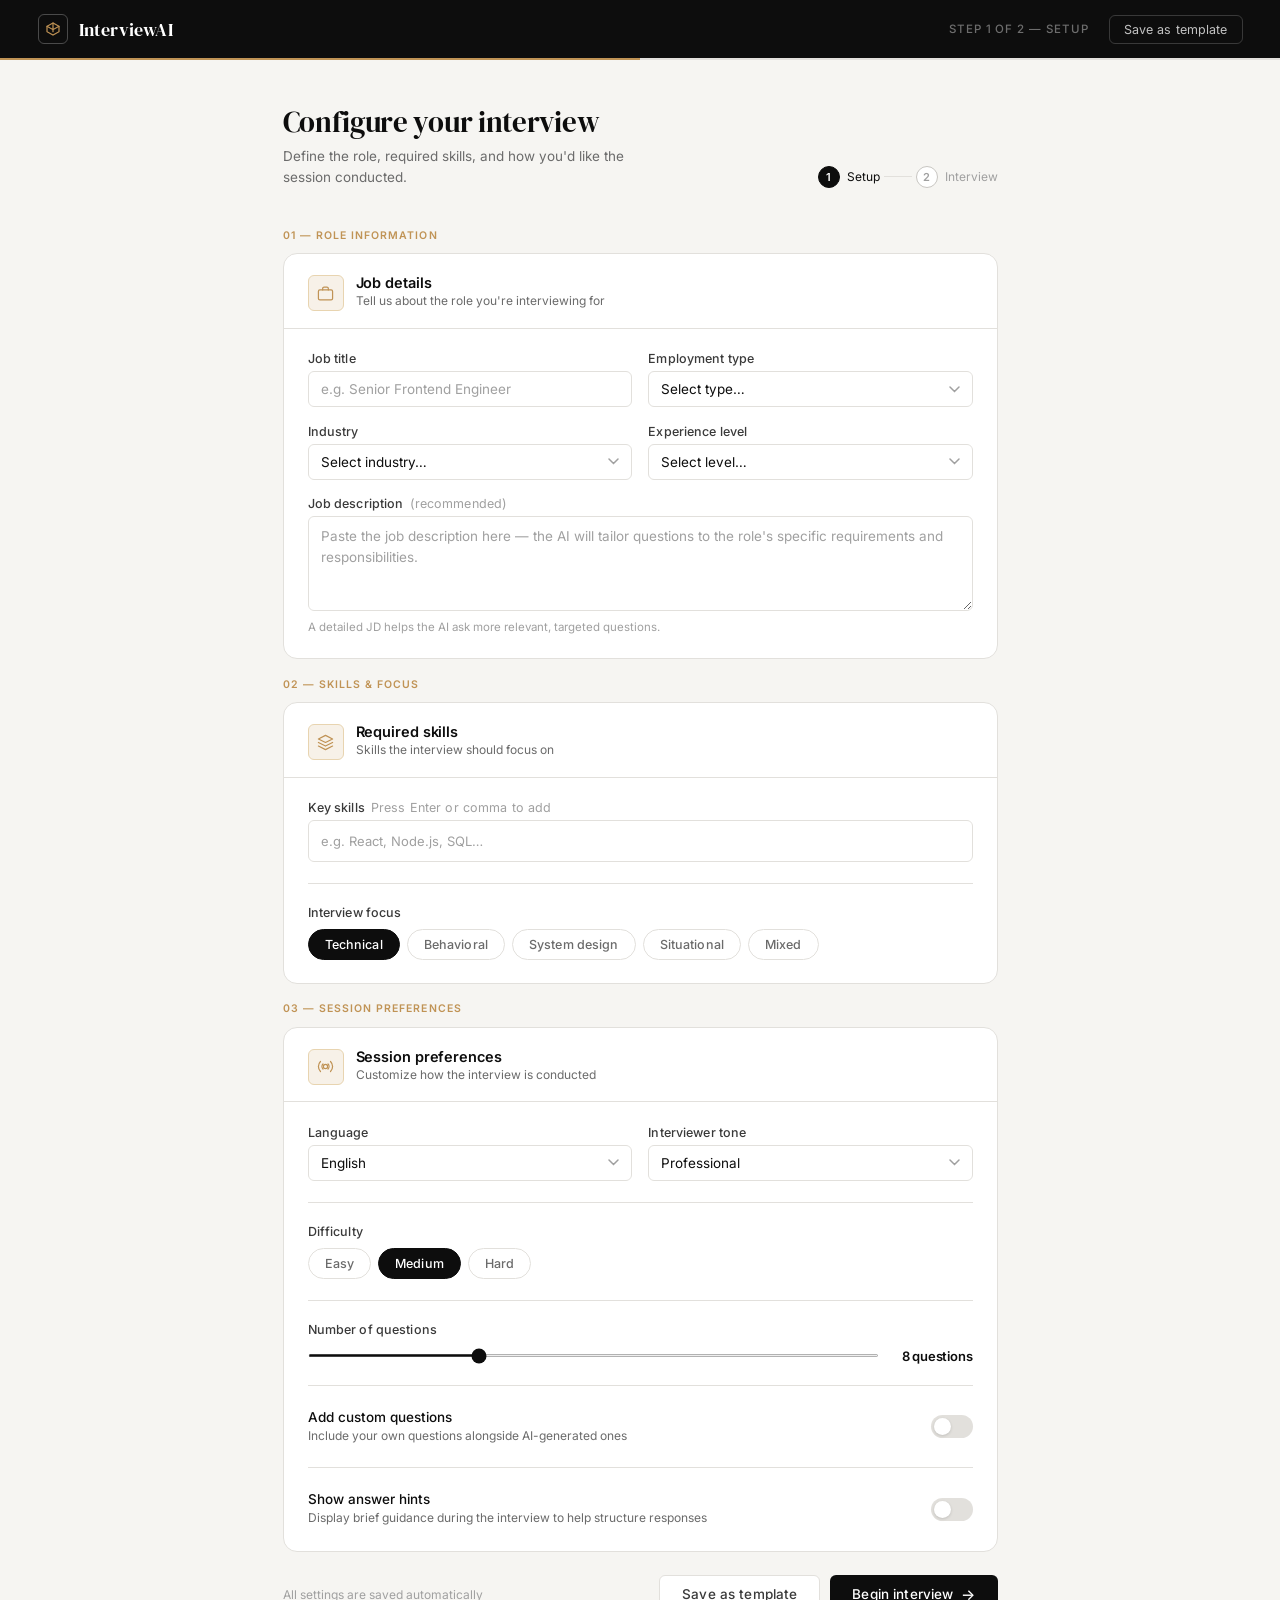
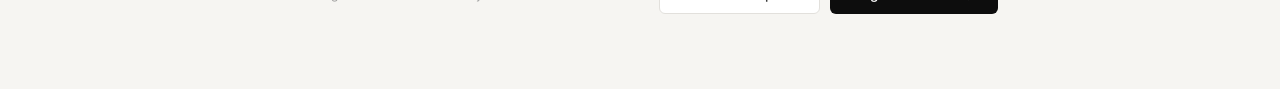
==== templates/index.html @ 6aa11a8f "hello" ====
<!DOCTYPE html>
<html lang="en">
<head>
<meta charset="UTF-8"/>
<meta name="viewport" content="width=device-width, initial-scale=1.0"/>
<title>InterviewAI — Setup</title>
<link rel="preconnect" href="https://fonts.googleapis.com"/>
<link rel="preconnect" href="https://fonts.gstatic.com" crossorigin/>
<link href="https://fonts.googleapis.com/css2?family=Inter:wght@300;400;500;600&family=DM+Serif+Display&display=swap" rel="stylesheet"/>
<link rel="stylesheet" href="/static/style1.css">
</head>
<body>

<header>
  <a class="logo" href="#">
    <div class="logo-mark">
      <svg viewBox="0 0 24 24"><path d="M12 3L3 8v8l9 5 9-5V8L12 3z"/><path d="M12 3v13M3 8l9 5 9-5"/></svg>
    </div>
    <span class="logo-name">InterviewAI</span>
  </a>
  <div class="header-right">
    <span class="header-step-label">Step 1 of 2 — Setup</span>
    <button class="header-save-btn">Save as template</button>
  </div>
</header>
<div class="progress-track"><div class="progress-fill"></div></div>

<main>

  <div class="page-header">
    <div class="page-header-left">
      <h1>Configure your interview</h1>
      <p>Define the role, required skills, and how you'd like the session conducted.</p>
    </div>
    <div class="steps">
      <div class="step-item active">
        <div class="step-num">1</div>
        <span>Setup</span>
      </div>
      <div class="step-connector"></div>
      <div class="step-item">
        <div class="step-num">2</div>
        <span>Interview</span>
      </div>
      </div>
    </div>
  </div>

  <!-- Job Details -->
  <p class="section-eyebrow">01 — Role information</p>
  <div class="card">
    <div class="card-head">
      <div class="card-icon-wrap">
        <svg viewBox="0 0 24 24"><rect x="2" y="7" width="20" height="14" rx="2"/><path d="M16 7V5a2 2 0 0 0-2-2h-4a2 2 0 0 0-2 2v2"/></svg>
      </div>
      <div class="card-title-block">
        <div class="title">Job details</div>
        <div class="sub">Tell us about the role you're interviewing for</div>
      </div>
    </div>
    <div class="card-body">
      <div class="form-grid">
        <div class="field">
          <label for="job-title">Job title</label>
          <input type="text" id="job-title" placeholder="e.g. Senior Frontend Engineer"/>
        </div>
        <div class="field">
          <label for="job-type">Employment type</label>
          <select id="job-type">
            <option value="">Select type…</option>
            <option>Full-time</option>
            <option>Part-time</option>
            <option>Contract</option>
            <option>Internship</option>
            <option>Freelance</option>
          </select>
        </div>
        <div class="field">
          <label for="industry">Industry</label>
          <select id="industry">
            <option value="">Select industry…</option>
            <option>Technology</option>
            <option>Finance</option>
            <option>Healthcare</option>
            <option>Education</option>
            <option>E-commerce</option>
            <option>Media &amp; Entertainment</option>
            <option>Consulting</option>
            <option>Other</option>
          </select>
        </div>
        <div class="field">
          <label for="experience">Experience level</label>
          <select id="experience">
            <option value="">Select level…</option>
            <option>Entry level (0–2 yrs)</option>
            <option>Mid level (2–5 yrs)</option>
            <option>Senior (5–8 yrs)</option>
            <option>Lead / Principal (8+ yrs)</option>
          </select>
        </div>
        <div class="field col-span-2">
          <label for="jd">Job description <span class="hint">(recommended)</span></label>
          <textarea id="jd" placeholder="Paste the job description here — the AI will tailor questions to the role's specific requirements and responsibilities."></textarea>
          <p class="field-desc">A detailed JD helps the AI ask more relevant, targeted questions.</p>
        </div>
      </div>
    </div>
  </div>

  <!-- Skills & Focus -->
  <p class="section-eyebrow">02 — Skills & focus</p>
  <div class="card">
    <div class="card-head">
      <div class="card-icon-wrap">
        <svg viewBox="0 0 24 24"><path d="M12 2L2 7l10 5 10-5-10-5z"/><path d="M2 17l10 5 10-5"/><path d="M2 12l10 5 10-5"/></svg>
      </div>
      <div class="card-title-block">
        <div class="title">Required skills</div>
        <div class="sub">Skills the interview should focus on</div>
      </div>
    </div>
    <div class="card-body">
      <div class="field">
        <label>Key skills <span class="hint">Press Enter or comma to add</span></label>
        <div class="skills-wrap" id="skills-wrap">
          <input type="text" id="skill-input" placeholder="e.g. React, Node.js, SQL…"/>
        </div>
      </div>

      <div class="divider"></div>

      <div class="field">
        <label>Interview focus</label>
        <div class="pill-group" id="focus-pills">
          <button class="pill selected" data-val="technical">Technical</button>
          <button class="pill" data-val="behavioral">Behavioral</button>
          <button class="pill" data-val="system-design">System design</button>
          <button class="pill" data-val="situational">Situational</button>
          <button class="pill" data-val="mixed">Mixed</button>
        </div>
      </div>
    </div>
  </div>

  <!-- Preferences -->
  <p class="section-eyebrow">03 — Session preferences</p>
  <div class="card">
    <div class="card-head">
      <div class="card-icon-wrap">
        <svg viewBox="0 0 24 24"><circle cx="12" cy="12" r="3"/><path d="M19.07 4.93a10 10 0 0 1 0 14.14M4.93 4.93a10 10 0 0 0 0 14.14"/><path d="M15.54 8.46a5 5 0 0 1 0 7.07M8.46 8.46a5 5 0 0 0 0 7.07"/></svg>
      </div>
      <div class="card-title-block">
        <div class="title">Session preferences</div>
        <div class="sub">Customize how the interview is conducted</div>
      </div>
    </div>
    <div class="card-body">
      <div class="form-grid">
        <div class="field">
          <label for="language">Language</label>
          <select id="language">
            <option value="en">English</option>
            <option value="hi">Hindi</option>
            <option value="te">Telugu</option>
            <option value="ta">Tamil</option>
            <option value="fr">French</option>
            <option value="de">German</option>
            <option value="es">Spanish</option>
            <option value="zh">Chinese (Mandarin)</option>
            <option value="ja">Japanese</option>
            <option value="ar">Arabic</option>
          </select>
        </div>
        <div class="field">
          <label for="tone">Interviewer tone</label>
          <select id="tone">
            <option>Professional</option>
            <option>Friendly</option>
            <option>Strict</option>
            <option>Conversational</option>
          </select>
        </div>
      </div>

      <div class="divider"></div>

      <div class="field">
        <label>Difficulty</label>
        <div class="pill-group" id="diff-pills">
          <button class="pill" data-val="easy">Easy</button>
          <button class="pill selected" data-val="medium">Medium</button>
          <button class="pill" data-val="hard">Hard</button>
        </div>
      </div>

      <div class="divider"></div>

      <div class="field">
        <label>Number of questions</label>
        <div class="slider-row">
          <input type="range" min="3" max="20" value="8" id="q-count" step="1"/>
          <span class="slider-val" id="q-count-val">8 questions</span>
        </div>
      </div>

      <div class="divider"></div>

      <div class="toggle-row">
        <div class="toggle-info">
          <div class="tl">Add custom questions</div>
          <div class="td">Include your own questions alongside AI-generated ones</div>
        </div>
        <label class="toggle">
          <input type="checkbox" id="custom-q-toggle"/>
          <span class="t-slider"></span>
        </label>
      </div>

      <div class="collapse" id="custom-q-area">
        <div class="field">
          <label for="custom-questions">Your questions <span class="hint">One per line</span></label>
          <textarea id="custom-questions" style="min-height:115px" placeholder="Tell me about a challenging project you've worked on.&#10;How do you handle tight deadlines?&#10;Describe your experience with cloud platforms."></textarea>
        </div>
      </div>

      <div class="divider"></div>

      <div class="toggle-row">
        <div class="toggle-info">
          <div class="tl">Show answer hints</div>
          <div class="td">Display brief guidance during the interview to help structure responses</div>
        </div>
        <label class="toggle">
          <input type="checkbox"/>
          <span class="t-slider"></span>
        </label>
      </div>
    </div>
  </div>

  <div class="action-bar">
    <span class="action-hint">All settings are saved automatically</span>
    <div class="action-buttons">
      <button class="btn btn-ghost">Save as template</button>
      <a href="interview.html" class="btn btn-primary">
        Begin interview <span class="arrow">→</span>
      </a>
    </div>
  </div>

</main>

<script src="/static/script.js"></script>
</body>
</html>
---- static/style1.css ----
*,*::before,*::after{box-sizing:border-box;margin:0;padding:0}

:root{
  --ink:#0D0D0D;
  --ink-2:#3A3A3A;
  --ink-3:#6B6B6B;
  --ink-4:#A0A0A0;
  --canvas:#F6F5F2;
  --surface:#FFFFFF;
  --surface-2:#F2F1EE;
  --border:#E2E0DC;
  --border-2:#C8C6C2;
  --accent:#1A1A1A;
  --accent-gold:#C09355;
  --accent-gold-pale:#F7F1E8;
  --accent-gold-mid:#E8D4B0;
  --radius:10px;
  --radius-sm:6px;
  --radius-lg:14px;
  --font-body:'Inter',system-ui,sans-serif;
  --font-display:'DM Serif Display',Georgia,serif;
  --transition:0.18s cubic-bezier(0.4,0,0.2,1);
}

html{font-size:15px}
body{
  font-family:var(--font-body);
  background:var(--canvas);
  color:var(--ink);
  min-height:100vh;
  -webkit-font-smoothing:antialiased;
}

/* ── Header ── */
header{
  background:var(--ink);
  height:58px;
  display:flex;
  align-items:center;
  justify-content:space-between;
  padding:0 2.5rem;
  position:sticky;
  top:0;
  z-index:100;
}

.logo{
  display:flex;
  align-items:center;
  gap:11px;
  text-decoration:none;
}

.logo-mark{
  width:30px;
  height:30px;
  border:1.5px solid rgba(255,255,255,0.25);
  border-radius:var(--radius-sm);
  display:flex;
  align-items:center;
  justify-content:center;
}

.logo-mark svg{width:16px;height:16px;stroke:var(--accent-gold);fill:none;stroke-width:1.8;stroke-linecap:round}

.logo-name{
  font-family:var(--font-display);
  font-size:18px;
  color:#fff;
  letter-spacing:0.2px;
}

.header-right{
  display:flex;
  align-items:center;
  gap:20px;
}

.header-step-label{
  font-size:11.5px;
  letter-spacing:0.08em;
  text-transform:uppercase;
  color:rgba(255,255,255,0.4);
  font-weight:500;
}

.header-save-btn{
  background:none;
  border:1px solid rgba(255,255,255,0.18);
  color:rgba(255,255,255,0.75);
  padding:6px 14px;
  border-radius:var(--radius-sm);
  font-size:12.5px;
  font-family:var(--font-body);
  cursor:pointer;
  transition:var(--transition);
  letter-spacing:0.01em;
}

.header-save-btn:hover{background:rgba(255,255,255,0.07);color:#fff}

/* ── Progress bar ── */
.progress-track{
  height:2px;
  background:var(--border);
  position:relative;
}
.progress-fill{
  height:100%;
  width:50%;
  background:var(--accent-gold);
  transition:width 0.5s ease;
}

/* ── Main ── */
main{
  max-width:760px;
  margin:0 auto;
  padding:3rem 1.5rem 5rem;
}

/* ── Page header ── */
.page-header{
  margin-bottom:2.75rem;
  display:flex;
  align-items:flex-end;
  justify-content:space-between;
  gap:1rem;
}

.page-header-left h1{
  font-family:var(--font-display);
  font-size:29px;
  color:var(--ink);
  font-weight:400;
  letter-spacing:-0.3px;
  line-height:1.2;
  margin-bottom:6px;
}

.page-header-left p{
  font-size:13.5px;
  color:var(--ink-3);
  line-height:1.55;
  max-width:360px;
}

/* Step breadcrumbs */
.steps{
  display:flex;
  align-items:center;
  gap:0;
  flex-shrink:0;
}

.step-item{
  display:flex;
  align-items:center;
  gap:7px;
  font-size:12px;
  color:var(--ink-4);
  white-space:nowrap;
}

.step-item.active{color:var(--ink)}

.step-num{
  width:22px;
  height:22px;
  border-radius:50%;
  border:1.5px solid var(--border-2);
  display:flex;
  align-items:center;
  justify-content:center;
  font-size:11px;
  font-weight:600;
  color:var(--ink-4);
  background:var(--surface);
}

.step-item.active .step-num{
  background:var(--ink);
  border-color:var(--ink);
  color:#fff;
}

.step-item.done .step-num{
  background:var(--accent-gold);
  border-color:var(--accent-gold);
  color:#fff;
}

.step-connector{
  width:28px;
  height:1px;
  background:var(--border);
  margin:0 4px;
}

/* ── Section label ── */
.section-eyebrow{
  font-size:10.5px;
  font-weight:600;
  letter-spacing:0.1em;
  text-transform:uppercase;
  color:var(--accent-gold);
  margin-bottom:0.75rem;
}

/* ── Cards ── */
.card{
  background:var(--surface);
  border:1px solid var(--border);
  border-radius:var(--radius-lg);
  overflow:hidden;
  margin-bottom:1.25rem;
}

.card-head{
  padding:1.35rem 1.6rem 1.1rem;
  border-bottom:1px solid var(--border);
  display:flex;
  align-items:flex-start;
  gap:12px;
}

.card-icon-wrap{
  width:36px;
  height:36px;
  background:var(--accent-gold-pale);
  border:1px solid var(--accent-gold-mid);
  border-radius:var(--radius-sm);
  display:flex;
  align-items:center;
  justify-content:center;
  flex-shrink:0;
  margin-top:1px;
}

.card-icon-wrap svg{
  width:17px;height:17px;
  stroke:var(--accent-gold);
  fill:none;
  stroke-width:1.75;
  stroke-linecap:round;
  stroke-linejoin:round;
}

.card-title-block .title{
  font-size:14.5px;
  font-weight:600;
  color:var(--ink);
  letter-spacing:-0.1px;
}

.card-title-block .sub{
  font-size:12px;
  color:var(--ink-3);
  margin-top:2px;
}

.card-body{padding:1.5rem 1.6rem}

/* ── Grid ── */
.form-grid{
  display:grid;
  grid-template-columns:1fr 1fr;
  gap:1.1rem;
}

.col-span-2{grid-column:1/-1}

/* ── Form controls ── */
.field{display:flex;flex-direction:column;gap:5px}

.field label{
  font-size:12.5px;
  font-weight:500;
  color:var(--ink-2);
  letter-spacing:0.01em;
}

.field label .hint{
  font-weight:400;
  color:var(--ink-4);
  margin-left:3px;
}

.field input,
.field select,
.field textarea{
  width:100%;
  background:var(--surface);
  border:1px solid var(--border);
  border-radius:var(--radius-sm);
  padding:9px 12px;
  font-size:13.5px;
  font-family:var(--font-body);
  color:var(--ink);
  outline:none;
  transition:border-color var(--transition),box-shadow var(--transition);
  appearance:none;
  -webkit-appearance:none;
}

.field input::placeholder,
.field textarea::placeholder{color:var(--ink-4)}

.field input:hover,
.field select:hover,
.field textarea:hover{border-color:var(--border-2)}

.field input:focus,
.field select:focus,
.field textarea:focus{
  border-color:var(--accent-gold);
  box-shadow:0 0 0 3px rgba(192,147,85,0.12);
}

.field select{
  background-image:url("data:image/svg+xml,%3Csvg xmlns='http://www.w3.org/2000/svg' width='11' height='7' viewBox='0 0 11 7'%3E%3Cpath d='M1 1l4.5 4.5L10 1' stroke='%23A0A0A0' stroke-width='1.5' fill='none' stroke-linecap='round'/%3E%3C/svg%3E");
  background-repeat:no-repeat;
  background-position:right 12px center;
  padding-right:32px;
  cursor:pointer;
}

.field textarea{
  resize:vertical;
  min-height:95px;
  line-height:1.55;
}

/* ── Divider ── */
.divider{
  height:1px;
  background:var(--border);
  margin:1.4rem 0;
}

/* ── Skills tag input ── */
.skills-wrap{
  border:1px solid var(--border);
  border-radius:var(--radius-sm);
  padding:7px 9px;
  display:flex;
  flex-wrap:wrap;
  gap:6px;
  min-height:42px;
  cursor:text;
  transition:border-color var(--transition),box-shadow var(--transition);
  background:var(--surface);
}

.skills-wrap:hover{border-color:var(--border-2)}

.skills-wrap:focus-within{
  border-color:var(--accent-gold);
  box-shadow:0 0 0 3px rgba(192,147,85,0.12);
}

.skill-tag{
  display:inline-flex;
  align-items:center;
  gap:5px;
  background:var(--accent-gold-pale);
  color:var(--ink-2);
  border:1px solid var(--accent-gold-mid);
  border-radius:20px;
  padding:3px 9px;
  font-size:12px;
  font-weight:500;
  letter-spacing:0.01em;
}

.skill-tag button{
  background:none;
  border:none;
  color:var(--ink-4);
  cursor:pointer;
  font-size:15px;
  line-height:1;
  padding:0;
  display:flex;
  align-items:center;
  transition:color var(--transition);
}

.skill-tag button:hover{color:var(--ink)}

.skills-wrap input{
  border:none;
  padding:2px 3px;
  font-size:13px;
  font-family:var(--font-body);
  color:var(--ink);
  min-width:110px;
  flex:1;
  outline:none;
  box-shadow:none;
  background:transparent;
}

/* ── Pill groups ── */
.pill-group{
  display:flex;
  gap:7px;
  flex-wrap:wrap;
  margin-top:4px;
}

.pill{
  padding:7px 16px;
  border-radius:20px;
  border:1px solid var(--border);
  font-size:12.5px;
  font-weight:500;
  font-family:var(--font-body);
  cursor:pointer;
  background:var(--surface);
  color:var(--ink-3);
  transition:all var(--transition);
  letter-spacing:0.01em;
}

.pill:hover{
  border-color:var(--border-2);
  color:var(--ink);
}

.pill.selected{
  background:var(--ink);
  border-color:var(--ink);
  color:#fff;
}

/* ── Range slider ── */
.slider-row{
  display:flex;
  align-items:center;
  gap:14px;
  margin-top:6px;
}

.slider-row input[type="range"]{
  flex:1;
  height:3px;
  accent-color:var(--ink);
  cursor:pointer;
  border:none;
  padding:0;
  background:none;
  box-shadow:none;
  appearance:auto;
  -webkit-appearance:auto;
}

.slider-val{
  font-size:13px;
  font-weight:600;
  color:var(--ink);
  min-width:80px;
  text-align:right;
  letter-spacing:-0.2px;
}

/* ── Toggle ── */
.toggle-row{
  display:flex;
  align-items:center;
  justify-content:space-between;
  gap:1rem;
  padding:2px 0;
}

.toggle-info .tl{font-size:13.5px;font-weight:500;color:var(--ink)}
.toggle-info .td{font-size:12px;color:var(--ink-3);margin-top:2px;line-height:1.45}

.toggle{
  position:relative;
  width:42px;
  height:23px;
  flex-shrink:0;
}

.toggle input{opacity:0;width:0;height:0;position:absolute}

.t-slider{
  position:absolute;
  inset:0;
  background:var(--border);
  border-radius:12px;
  cursor:pointer;
  transition:0.2s;
}

.t-slider::after{
  content:'';
  position:absolute;
  width:17px;height:17px;
  left:3px;top:3px;
  background:#fff;
  border-radius:50%;
  transition:0.2s;
  box-shadow:0 1px 3px rgba(0,0,0,0.15);
}

.toggle input:checked + .t-slider{background:var(--ink)}
.toggle input:checked + .t-slider::after{transform:translateX(19px)}

/* ── Collapsible area ── */
.collapse{display:none;margin-top:1.1rem}
.collapse.open{display:block}

/* ── Action bar ── */
.action-bar{
  display:flex;
  align-items:center;
  justify-content:space-between;
  margin-top:0.75rem;
  padding-top:0.25rem;
}

.action-hint{
  font-size:12px;
  color:var(--ink-4);
}

.action-buttons{
  display:flex;
  gap:10px;
}

.btn{
  padding:10px 22px;
  border-radius:var(--radius-sm);
  font-size:13.5px;
  font-weight:500;
  font-family:var(--font-body);
  cursor:pointer;
  border:none;
  display:inline-flex;
  align-items:center;
  gap:8px;
  text-decoration:none;
  transition:all var(--transition);
  letter-spacing:0.01em;
}

.btn-ghost{
  background:var(--surface);
  color:var(--ink-2);
  border:1px solid var(--border);
}

.btn-ghost:hover{
  background:var(--surface-2);
  border-color:var(--border-2);
  color:var(--ink);
}

.btn-primary{
  background:var(--ink);
  color:#fff;
  position:relative;
  overflow:hidden;
}

.btn-primary::after{
  content:'';
  position:absolute;
  inset:0;
  background:rgba(255,255,255,0);
  transition:background var(--transition);
}

.btn-primary:hover::after{background:rgba(255,255,255,0.06)}

.btn-primary:active{transform:scale(0.98)}

.btn-primary .arrow{
  display:inline-block;
  transition:transform var(--transition);
  font-size:15px;
}

.btn-primary:hover .arrow{transform:translateX(3px)}

/* ── Subtle field description ── */
.field-desc{
  font-size:11.5px;
  color:var(--ink-4);
  margin-top:3px;
  line-height:1.4;
}

/* ── Responsive ── */
@media(max-width:620px){
  .form-grid{grid-template-columns:1fr}
  .col-span-2{grid-column:1/-1}
  main{padding:2rem 1rem 4rem}
  .card-body{padding:1.25rem}
  .card-head{padding:1.1rem 1.25rem}
  .page-header{flex-direction:column;align-items:flex-start}
  header{padding:0 1.25rem}
  .action-bar{flex-direction:column;align-items:flex-end;gap:12px}
}
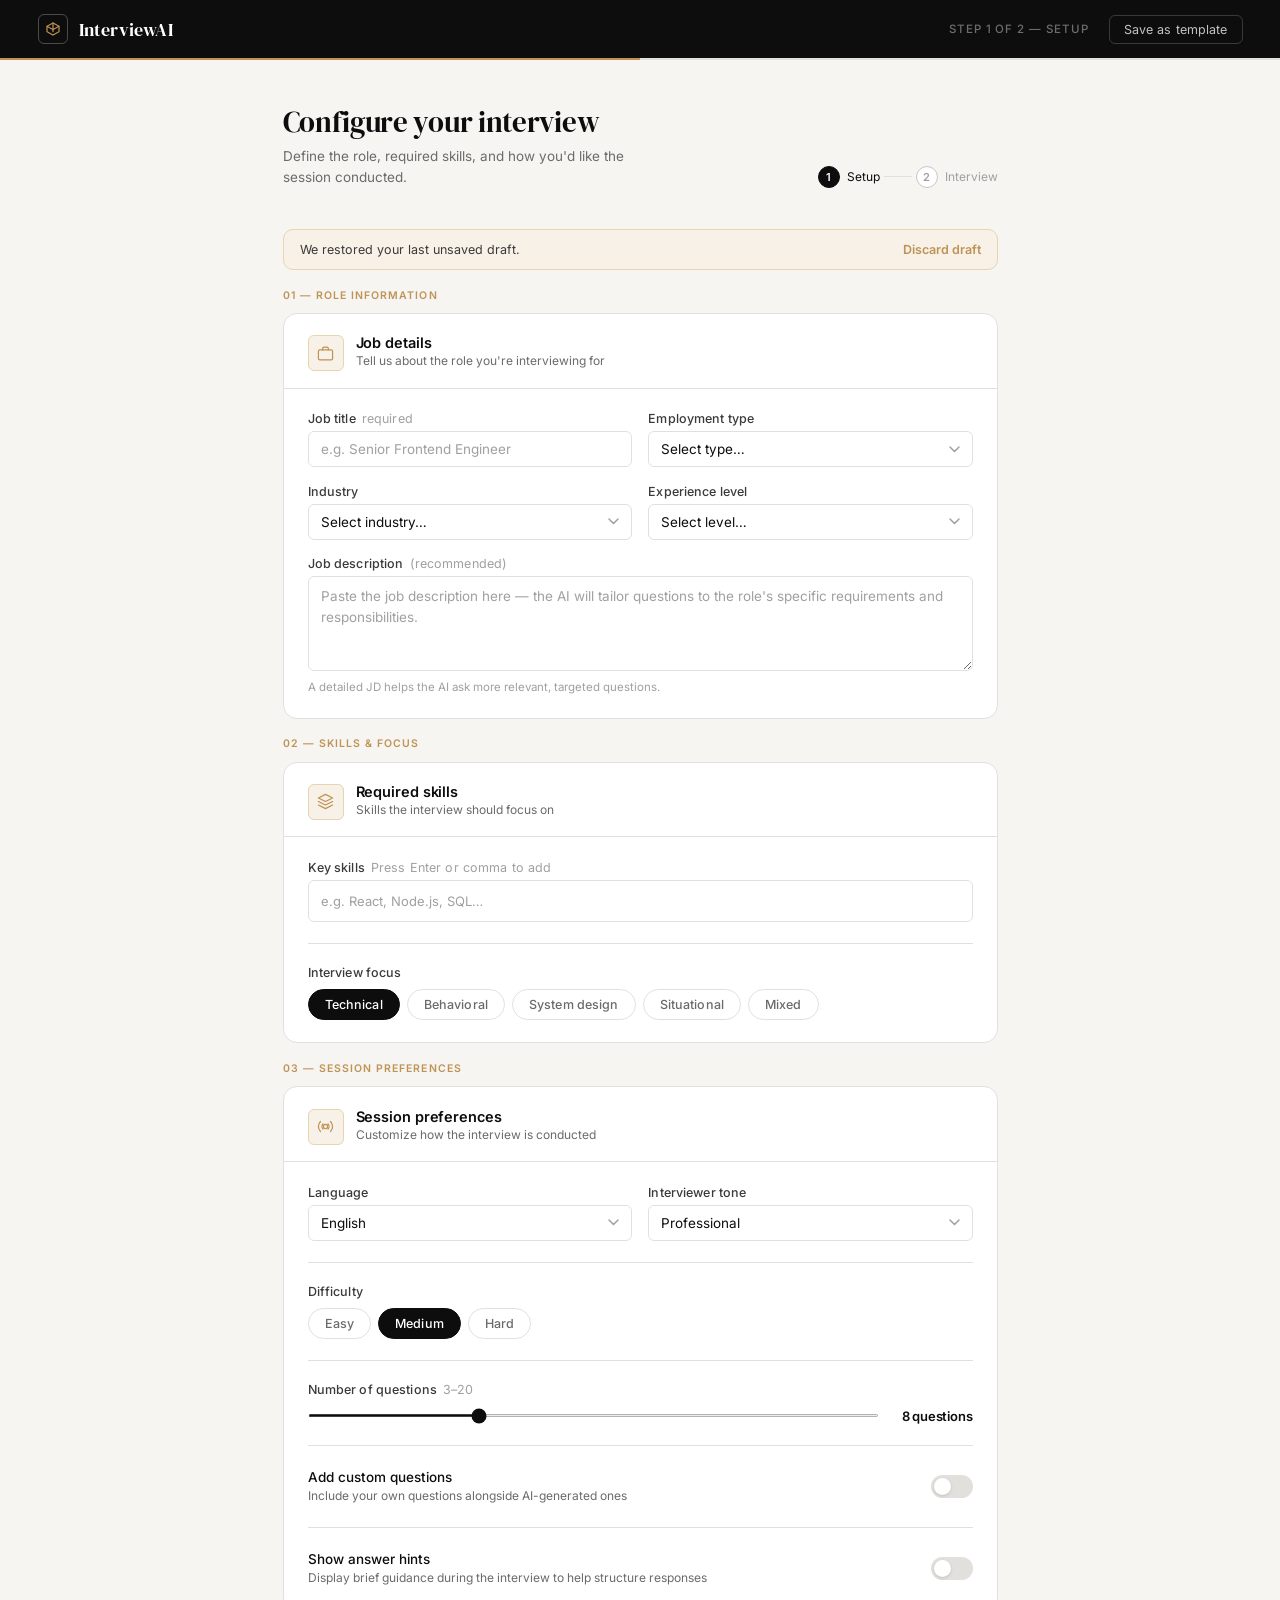
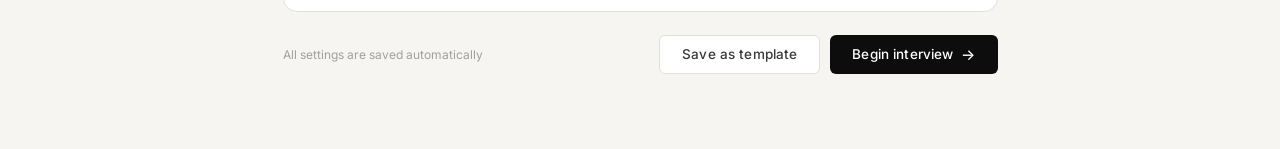
==== commit af793a76: "hi" ====
--- a/templates/index.html
+++ b/templates/index.html
@@ -20,7 +20,7 @@
   </a>
   <div class="header-right">
     <span class="header-step-label">Step 1 of 2 — Setup</span>
-    <button class="header-save-btn">Save as template</button>
+    <button class="header-save-btn" id="header-save-btn" type="button">Save as template</button>
   </div>
 </header>
 <div class="progress-track"><div class="progress-fill"></div></div>
@@ -45,6 +45,13 @@
       </div>
     </div>
   </div>
+
+  <div id="draft-banner" style="display:none;background:#F7F1E8;border:1px solid #E8D4B0;border-radius:10px;padding:12px 16px;margin-bottom:1.25rem;font-size:12.5px;color:#3A3A3A;display:flex;justify-content:space-between;align-items:center;gap:12px">
+    <span>We restored your last unsaved draft.</span>
+    <button id="discard-draft-btn" type="button" style="background:none;border:none;color:#C09355;font-weight:600;cursor:pointer;font-size:12.5px;font-family:inherit">Discard draft</button>
+  </div>
+
+  <div id="error-banner" style="display:none;background:#FDECEC;border:1px solid #F3B4B4;border-radius:10px;padding:12px 16px;margin-bottom:1.25rem;font-size:12.5px;color:#8A2222"></div>
 
   <!-- Job Details -->
   <p class="section-eyebrow">01 — Role information</p>
@@ -61,8 +68,8 @@
     <div class="card-body">
       <div class="form-grid">
         <div class="field">
-          <label for="job-title">Job title</label>
-          <input type="text" id="job-title" placeholder="e.g. Senior Frontend Engineer"/>
+          <label for="job-title">Job title <span class="hint">required</span></label>
+          <input type="text" id="job-title" placeholder="e.g. Senior Frontend Engineer" required/>
         </div>
         <div class="field">
           <label for="job-type">Employment type</label>
@@ -133,11 +140,11 @@
       <div class="field">
         <label>Interview focus</label>
         <div class="pill-group" id="focus-pills">
-          <button class="pill selected" data-val="technical">Technical</button>
-          <button class="pill" data-val="behavioral">Behavioral</button>
-          <button class="pill" data-val="system-design">System design</button>
-          <button class="pill" data-val="situational">Situational</button>
-          <button class="pill" data-val="mixed">Mixed</button>
+          <button class="pill selected" type="button" data-val="technical">Technical</button>
+          <button class="pill" type="button" data-val="behavioral">Behavioral</button>
+          <button class="pill" type="button" data-val="system-design">System design</button>
+          <button class="pill" type="button" data-val="situational">Situational</button>
+          <button class="pill" type="button" data-val="mixed">Mixed</button>
         </div>
       </div>
     </div>
@@ -188,16 +195,16 @@
       <div class="field">
         <label>Difficulty</label>
         <div class="pill-group" id="diff-pills">
-          <button class="pill" data-val="easy">Easy</button>
-          <button class="pill selected" data-val="medium">Medium</button>
-          <button class="pill" data-val="hard">Hard</button>
-        </div>
-      </div>
-
-      <div class="divider"></div>
-
-      <div class="field">
-        <label>Number of questions</label>
+          <button class="pill" type="button" data-val="easy">Easy</button>
+          <button class="pill selected" type="button" data-val="medium">Medium</button>
+          <button class="pill" type="button" data-val="hard">Hard</button>
+        </div>
+      </div>
+
+      <div class="divider"></div>
+
+      <div class="field">
+        <label>Number of questions <span class="hint">3–20</span></label>
         <div class="slider-row">
           <input type="range" min="3" max="20" value="8" id="q-count" step="1"/>
           <span class="slider-val" id="q-count-val">8 questions</span>
@@ -232,7 +239,7 @@
           <div class="td">Display brief guidance during the interview to help structure responses</div>
         </div>
         <label class="toggle">
-          <input type="checkbox"/>
+          <input type="checkbox" id="show-hints-toggle"/>
           <span class="t-slider"></span>
         </label>
       </div>
@@ -240,12 +247,12 @@
   </div>
 
   <div class="action-bar">
-    <span class="action-hint">All settings are saved automatically</span>
+    <span class="action-hint" id="action-hint">All settings are saved automatically</span>
     <div class="action-buttons">
-      <button class="btn btn-ghost">Save as template</button>
-      <a href="interview.html" class="btn btn-primary">
-        Begin interview <span class="arrow">→</span>
-      </a>
+      <button class="btn btn-ghost" id="save-template-btn" type="button">Save as template</button>
+      <button class="btn btn-primary" id="begin-btn" type="button">
+        <span id="begin-btn-label">Begin interview</span> <span class="arrow" id="begin-btn-arrow">→</span>
+      </button>
     </div>
   </div>
 
